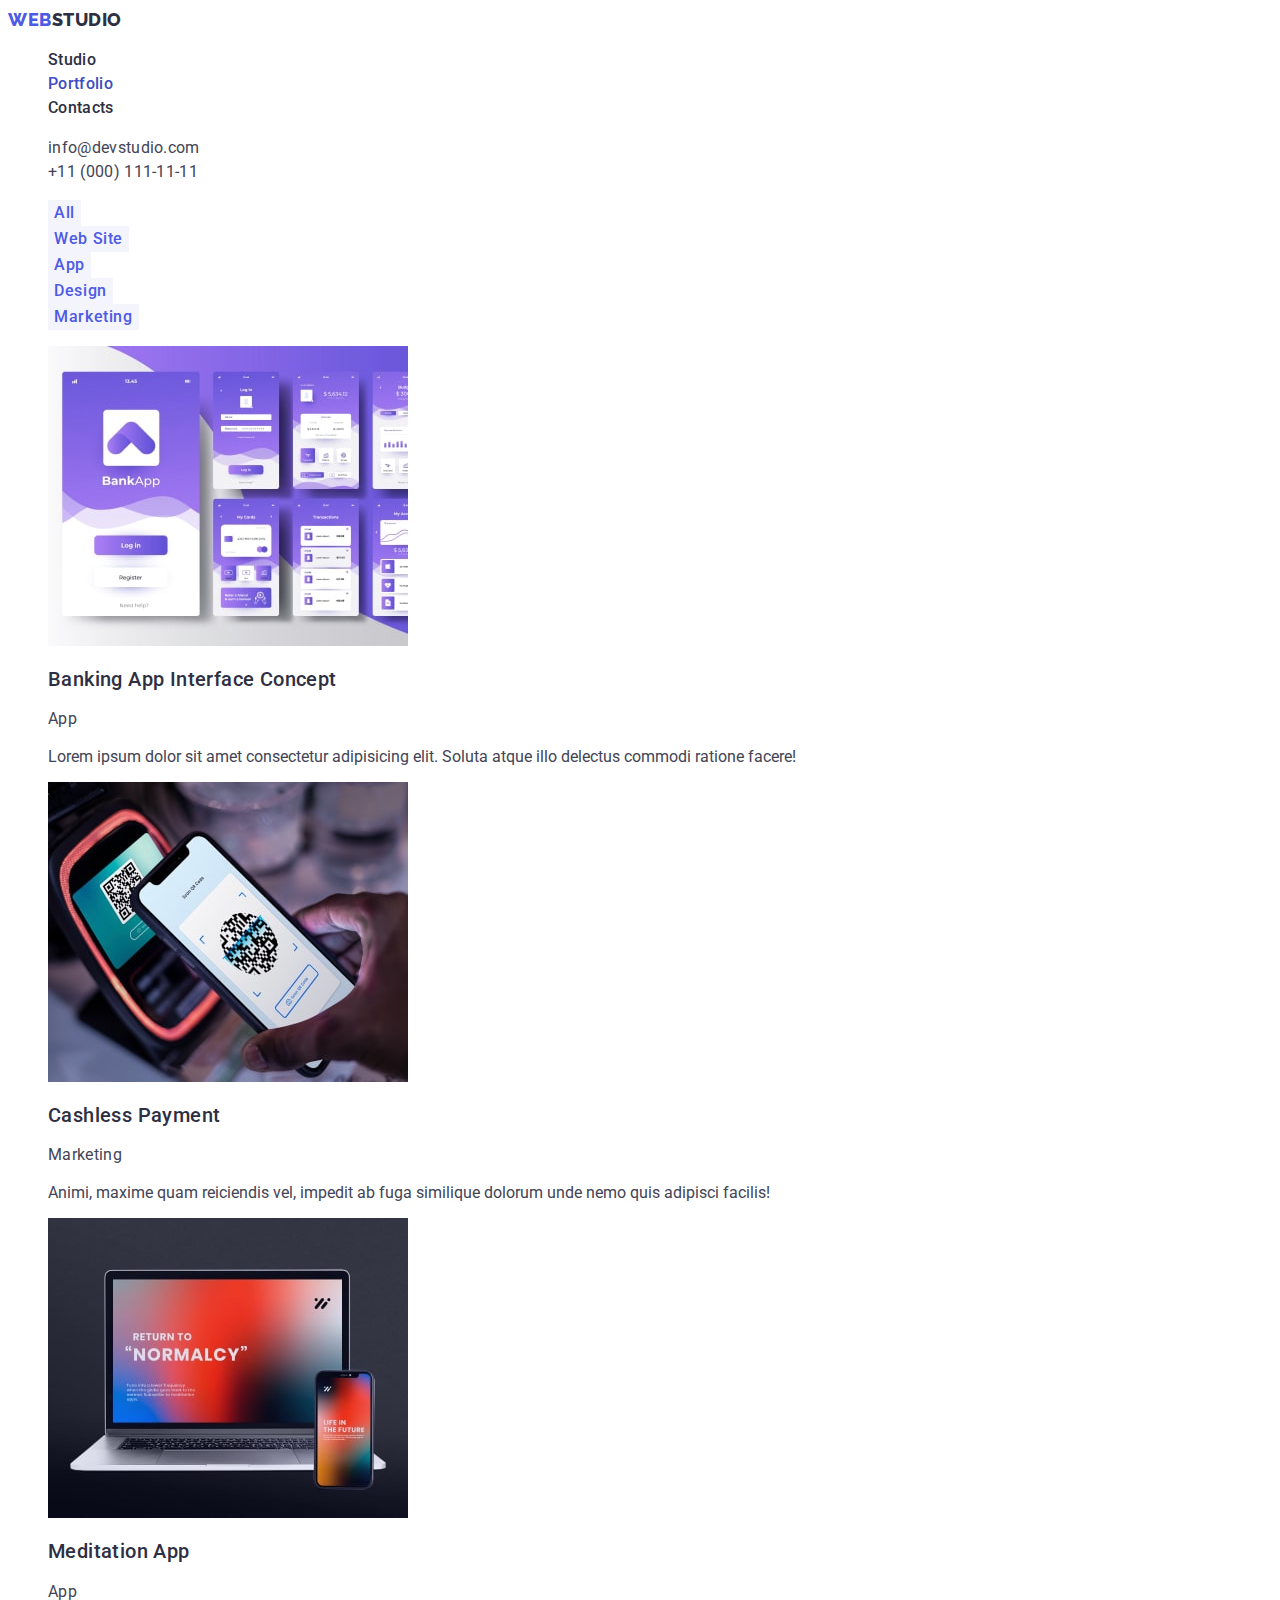
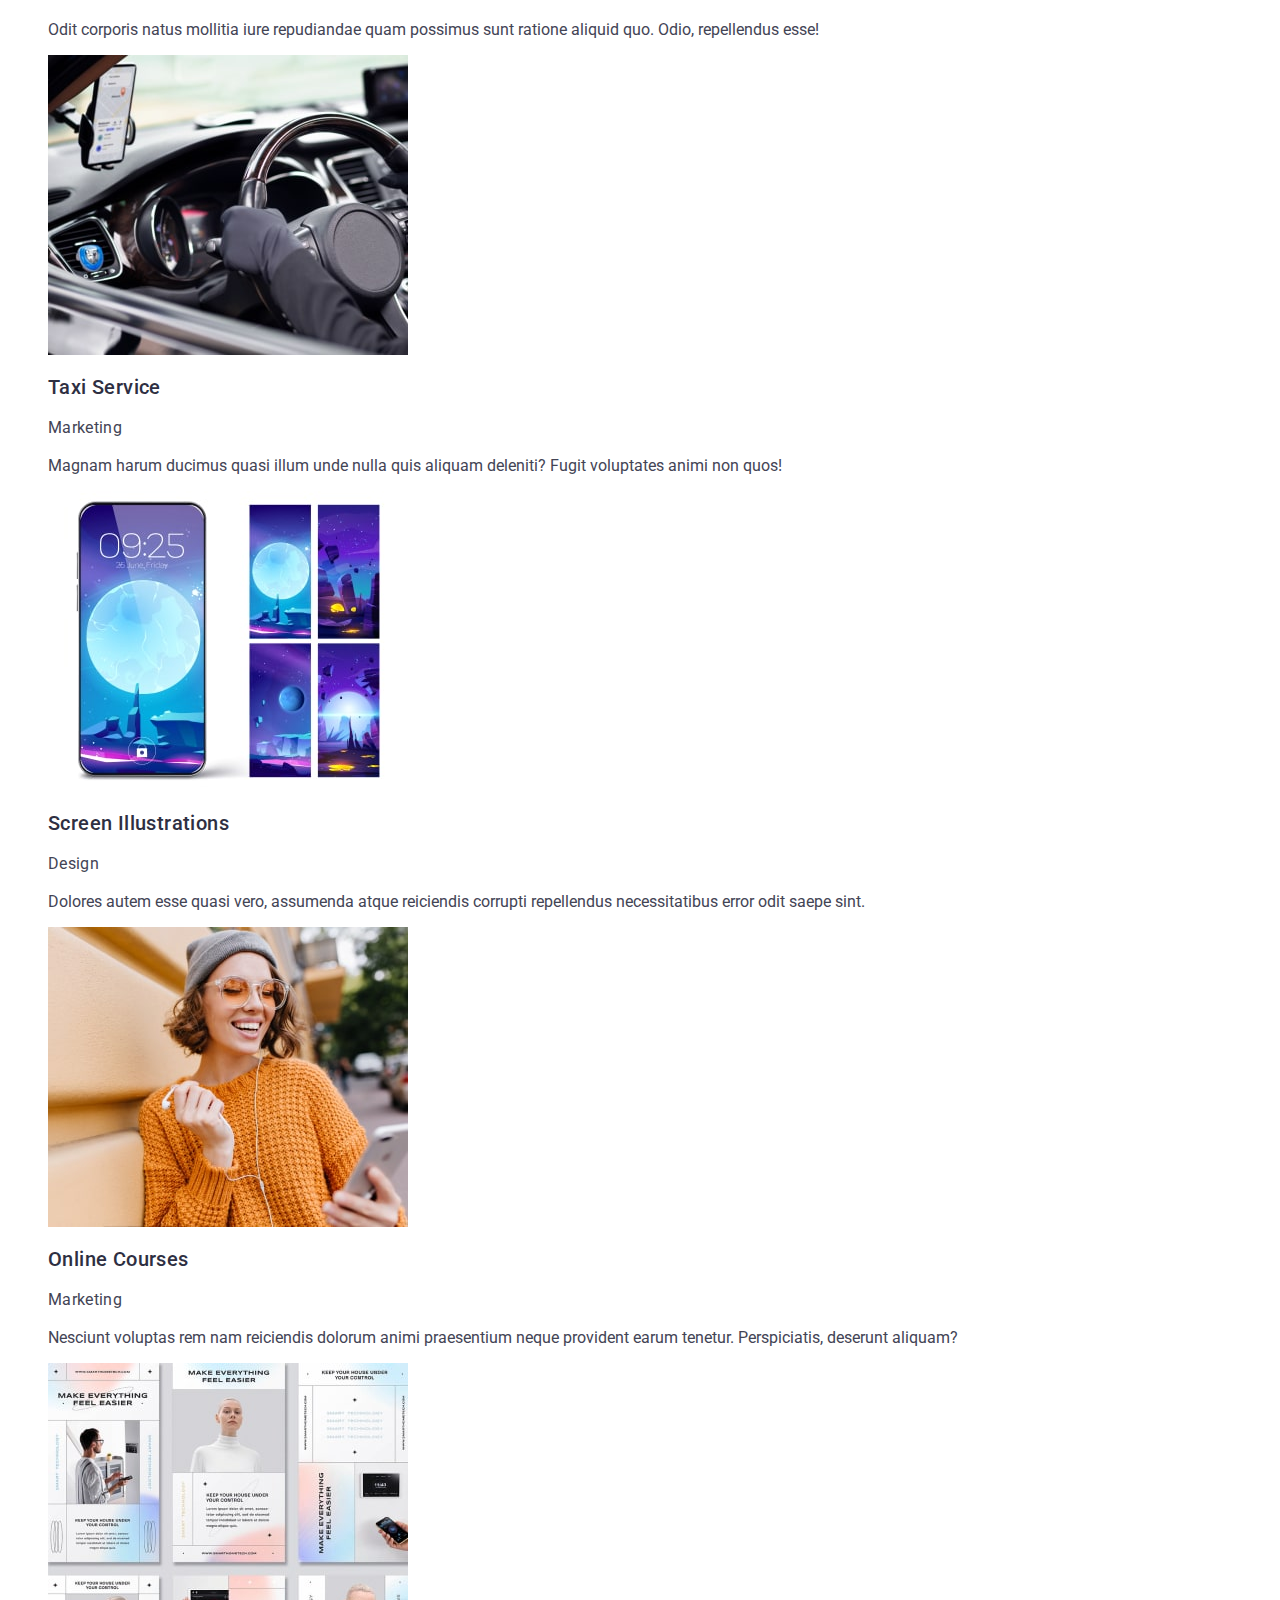
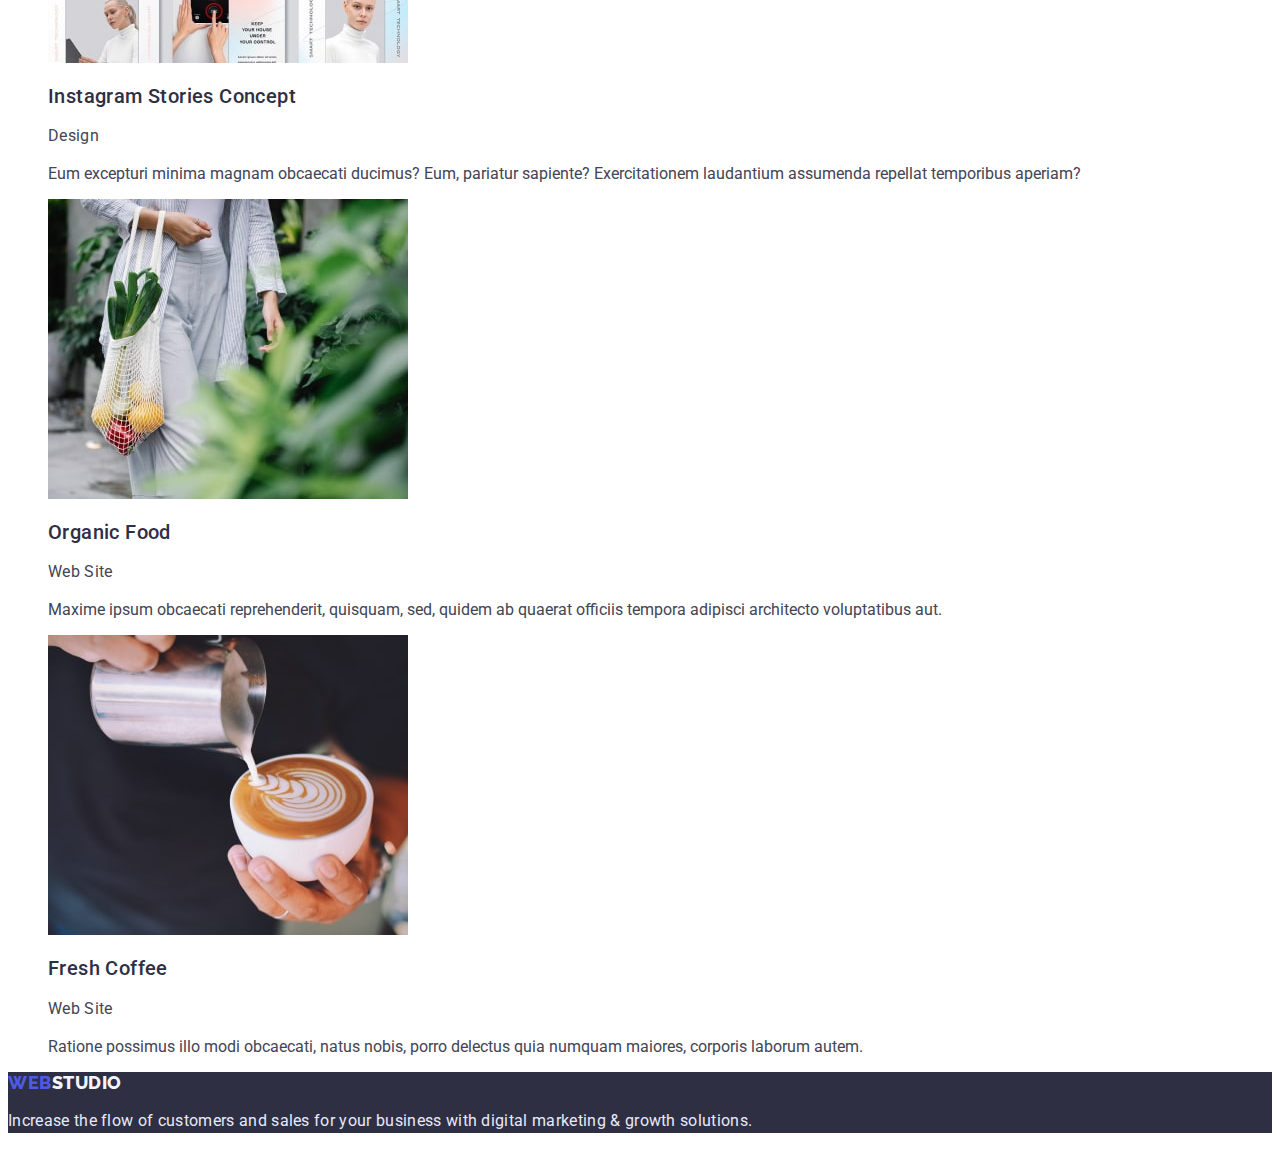
==== portfolio.html @ c90a995b "Initial commit" ====
<!DOCTYPE html>
<html lang="en">

<head>
    <meta charset="UTF-8">
    <meta http-equiv="X-UA-Compatible" content="IE=edge">
    <meta name="viewport" content="width=device-width, initial-scale=1.0">
    <title>WebStudio</title>
    <link rel="stylesheet" href="./css/styles.css">
    <link rel="preconnect" href="https://fonts.googleapis.com">
    <link rel="preconnect" href="https://fonts.gstatic.com" crossorigin>
    <link
        href="https://fonts.googleapis.com/css2?family=Raleway:wght@800&family=Roboto:wght@400;500;700;900&display=swap"
        rel="stylesheet">
</head>

<body>
    <header class="header-page">
        <nav class="site-nav">
            <a class="header-logo link" href="./index.html"><span class="web-logo">Web</span>Studio</a>
            <ul class="list">
                <li>
                    <a class="nav link" href="./index.html">Studio</a>
                </li>
                <li>
                    <a class="nav link current" href="./portfolio.html">Portfolio</a>
                </li>
                <li>
                    <a class="nav link" href="">Contacts</a>
                </li>
            </ul>
        </nav>
        <address class="auth-nav">
            <ul class="list">
                <li>
                    <a class="mail link" href="mailto:info@devstudio.com">info@devstudio.com</a>
                </li>
                <li>
                    <a class="tel link" href="tel:+110001111111">+11 (000) 111-11-11</a>
                </li>
            </ul>
        </address>
    </header>

    <main>
        <section class="portfolio">
            <h1 class="visually-hidden">Portfolio</h1>
            <ul class="filter">
                <li><button class="filter-btn" type="button">All</button></li>
                <li><button class="filter-btn" type="button">Web Site</button></li>
                <li><button class="filter-btn" type="button">App</button></li>
                <li><button class="filter-btn" type="button">Design</button></li>
                <li><button class="filter-btn" type="button">Marketing</button></li>
            </ul>

            <ul class="portfolio-list">
                <li>
                    <a class="portfolio-link" href="">
                        <img src="./images/portfolio-banking.jpg" alt="banking online">
                        <h2 class="portfolio-title">Banking App Interface Concept</h2>
                        <p class="portfolio-text">App</p>
                        <p>Lorem ipsum dolor sit amet consectetur adipisicing elit. Soluta atque illo delectus commodi
                            ratione facere!</p>

                    </a>
                </li>
                <li>
                    <a class="portfolio-link" href="">
                        <img src="./images/portfolio-app-pay.jpg" alt="pay by your phone">
                        <h2 class="portfolio-title">Cashless Payment</h2>
                        <p class="portfolio-text">Marketing</p>
                        <p>Animi, maxime quam reiciendis vel, impedit ab fuga similique dolorum unde nemo quis adipisci
                            facilis!</p>



                    </a>
                </li>
                <li>
                    <a class="portfolio-link" href="">
                        <img src="./images/portfolio-meditation-app.jpg" alt="application for meditation">
                        <h2 class="portfolio-title">Meditation App</h2>
                        <p class="portfolio-text">App</p>
                        <p>Odit corporis natus mollitia iure repudiandae quam possimus sunt ratione aliquid quo. Odio,
                            repellendus esse!</p>

                    </a>
                </li>
                <li>
                    <a class="portfolio-link" href="">
                        <img src="./images/portfolio-taxi-service.jpg" alt="taxi service">
                        <h2 class="portfolio-title">Taxi Service</h2>
                        <p class="portfolio-text">Marketing</p>
                        <p>Magnam harum ducimus quasi illum unde nulla quis aliquam deleniti? Fugit voluptates animi non
                            quos!</p>

                    </a>
                </li>
                <li>
                    <a class="portfolio-link" href="">
                        <img src="./images/portfolio-screen.jpg" alt="screen illustration">
                        <h2 class="portfolio-title">Screen Illustrations</h2>
                        <p class="portfolio-text">Design</p>
                        <p>Dolores autem esse quasi vero, assumenda atque reiciendis corrupti repellendus necessitatibus
                            error odit saepe sint.</p>
                    </a>
                </li>
                <li>
                    <a class="portfolio-link" href="">
                        <img src="./images/portfolio-online-courses.jpg" alt="online courses">
                        <h2 class="portfolio-title">Online Courses</h2>
                        <p class="portfolio-text">Marketing</p>
                        <p>Nesciunt voluptas rem nam reiciendis dolorum animi praesentium neque provident earum tenetur.
                            Perspiciatis, deserunt
                            aliquam?</p>

                    </a>
                </li>
                <li>
                    <a class="portfolio-link" href="">
                        <img src="./images/portfolio-concept.jpg" alt="concept for instagram stories">
                        <h2 class="portfolio-title">Instagram Stories Concept</h2>
                        <p class="portfolio-text">Design</p>
                        <p>Eum excepturi minima magnam obcaecati ducimus? Eum, pariatur sapiente? Exercitationem
                            laudantium assumenda repellat
                            temporibus aperiam?</p>

                    </a>
                </li>
                <li>
                    <a class="portfolio-link" href="">
                        <img src="./images/portfolio-organic-food.jpg" alt="web site organic food">
                        <h2 class="portfolio-title">Organic Food</h2>
                        <p class="portfolio-text">Web Site</p>
                        <p>Maxime ipsum obcaecati reprehenderit, quisquam, sed, quidem ab quaerat officiis tempora
                            adipisci architecto
                            voluptatibus aut.</p>

                    </a>
                </li>
                <li>
                    <a class="portfolio-link" href="">
                        <img src="./images/portfolio-coffee-website.jpg" alt="wed site for the coffee shop">
                        <h2 class="portfolio-title">Fresh Coffee</h2>
                        <p class="portfolio-text">Web Site</p>
                        <p>Ratione possimus illo modi obcaecati, natus nobis, porro delectus quia numquam maiores,
                            corporis laborum autem.</p>

                    </a>
                </li>
            </ul>
        </section>
    </main>

    <footer class="footer">
        <a class="footer-logo link" href="./index.html"><span class="web-logo">Web</span>Studio</a>
        <p class="footer-paragraph">Increase the flow of customers and sales for your business with digital marketing &
            growth solutions.</p>
    </footer>
</body>

</html>
---- css/styles.css ----
:root {
    --primary-brand: #4D5AE5;
    --pressed-state: #404BBF;
    --dark-color: #2E2F42;
    --success-color: #31D0AA;
    --success-color-enough: rgba(49, 208, 170, 0.75);
    --success-color-half: rgba(49, 208, 170, 0.5);
    --success-color-transparent: rgba(49, 208, 170, 0.1);
    --body-text: #434455;
    --accent-color: #E7E9FC;
    --light-mode: #F4F4FD;
    --modal-overlay: #2E2F42;
    --hero-background: #2E2F42;
    --default-color: #ffffff;
}

body {
    color: var(--body-text);
    font-family: 'Roboto', 'Verdana', 'Helvetica', 'Arial', sans-serif;
    background-color: var(--default-color);
}

.header-logo {
    color: var(--dark-color);
    font-family: 'Raleway', 'Helvetica', 'Verdana', 'Arial', sans-serif;
    text-transform: uppercase;
    font-weight: 800;
    font-size: 18px;
    line-height: 1.33;
    letter-spacing: 0.03em;
}

.web-logo {
    color: var(--primary-brand);
}

.nav {
    color: var(--dark-color);
    font-style: normal;
    font-weight: 500;
    font-size: 16px;
    line-height: 1.5;
    letter-spacing: 0.02em;
}

.site-nav .link:focus,
.site-nav .link:hover,
.auth-nav .link:focus,
.auth-nav .link:hover,
.nav.current {
    color: var(--pressed-state);
}

.auth-nav {
    color: var(--body-text);
    font-style: normal;
    /* font-weight: 400;*/
    font-size: 16px;
    line-height: 1.5;
    letter-spacing: 0.02em;
}

.auth-nav .link {
    font-family: inherit;
    color: inherit;
}

.link {
    text-decoration: none;
}

.list {
    list-style: none;
}

/*HERO*/

.hero {
    background-color: var(--hero-background);
}

.hero-title {
    color: var(--default-color);
    font-weight: 700;
    font-size: 56px;
    line-height: 1.07;
    text-align: center;
    letter-spacing: 0.02em;
}

.hero-button {
    color: var(--default-color);
    background-color: var(--primary-brand);
    font-family: inherit;
    font-weight: 500;
    font-size: 16px;
    line-height: 1.5;
    letter-spacing: 0.04em;
}

.hero-button:hover,
.hero-button:focus {
    background-color: var(--pressed-state);
}

/*Benefits section*/

.benefits-item {
    color: var(--dark-color);
    font-weight: 500;
    font-size: 20px;
    line-height: 1.2;
    letter-spacing: 0.02em;
}

.visually-hidden {
    position: absolute;
    white-space: nowrap;
    width: 1px;
    height: 1px;
    overflow: hidden;
    border: 0;
    padding: 0;
    clip: rect(0 0 0 0);
    clip-path: inset(50%);
    margin: -1px;
}

.benefits-paragraph {
    /*    color: var(--body-text);*/
    /*  font-weight: 400;*/
    font-size: 16px;
    line-height: 1.5;
    letter-spacing: 0.02em;
}

.production-title {
    color: var(--dark-color);
    font-weight: 700;
    font-size: 36px;
    line-height: 1.11;
    text-align: center;
    letter-spacing: 0.02em;
    text-transform: capitalize;
}

/*Team section*/

.team {
    background-color: var(--light-mode);
}

.team-title {
    color: var(--dark-color);
    font-weight: 700;
    font-size: 36px;
    line-height: 1.11;
    text-align: center;
    letter-spacing: 0.02em;
    text-transform: capitalize;
}

.team-member {
    color: var(--dark-color);
    font-weight: 500;
    font-size: 20px;
    line-height: 1.2;
    letter-spacing: 0.02em;
}

.team-member-description {
    /*   color: var(--body-text);*/
    /*  font-weight: 400;*/
    font-size: 16px;
    line-height: 1.5;
    letter-spacing: 0.02em;
}

/*Footer*/

.footer {
    background-color: var(--dark-color);
}

.footer-logo {
    color: var(--light-mode);
    font-family: 'Raleway', sans-serif;
    text-transform: uppercase;
    font-weight: 800;
    font-size: 18px;
    line-height: 1.17;
    letter-spacing: 0.03em;
}

.footer-paragraph {
    color: var(--accent-color);
    /*  font-weight: 400;*/
    font-size: 16px;
    line-height: 1.5;
    letter-spacing: 0.02em;
}

/*Portfolio main page*/

.filter,
.portfolio-list {
    list-style: none;
}

.filter-btn {
    color: var(--primary-brand);
    background-color: var(--light-mode);
    font-family: inherit;
    border-width: 0;
    font-weight: 500;
    font-size: 16px;
    line-height: 1.5;
    letter-spacing: 0.04em;
    cursor: pointer;
}

.filter-btn:hover,
.filter-btn:focus {
    color: var(--default-color);
    background-color: var(--pressed-state);
}

.portfolio-link {
    color: var(--body-text);
    text-decoration: none;
}

.portfolio-title {
    color: var(--modal-overlay);
    font-weight: 500;
    font-size: 20px;
    line-height: 1.2;
    letter-spacing: 0.02em;
}

.portfolio-text {
    /* font-weight: 400;*/
    font-size: 16px;
    line-height: 1.5;
    letter-spacing: 0.02em;
}
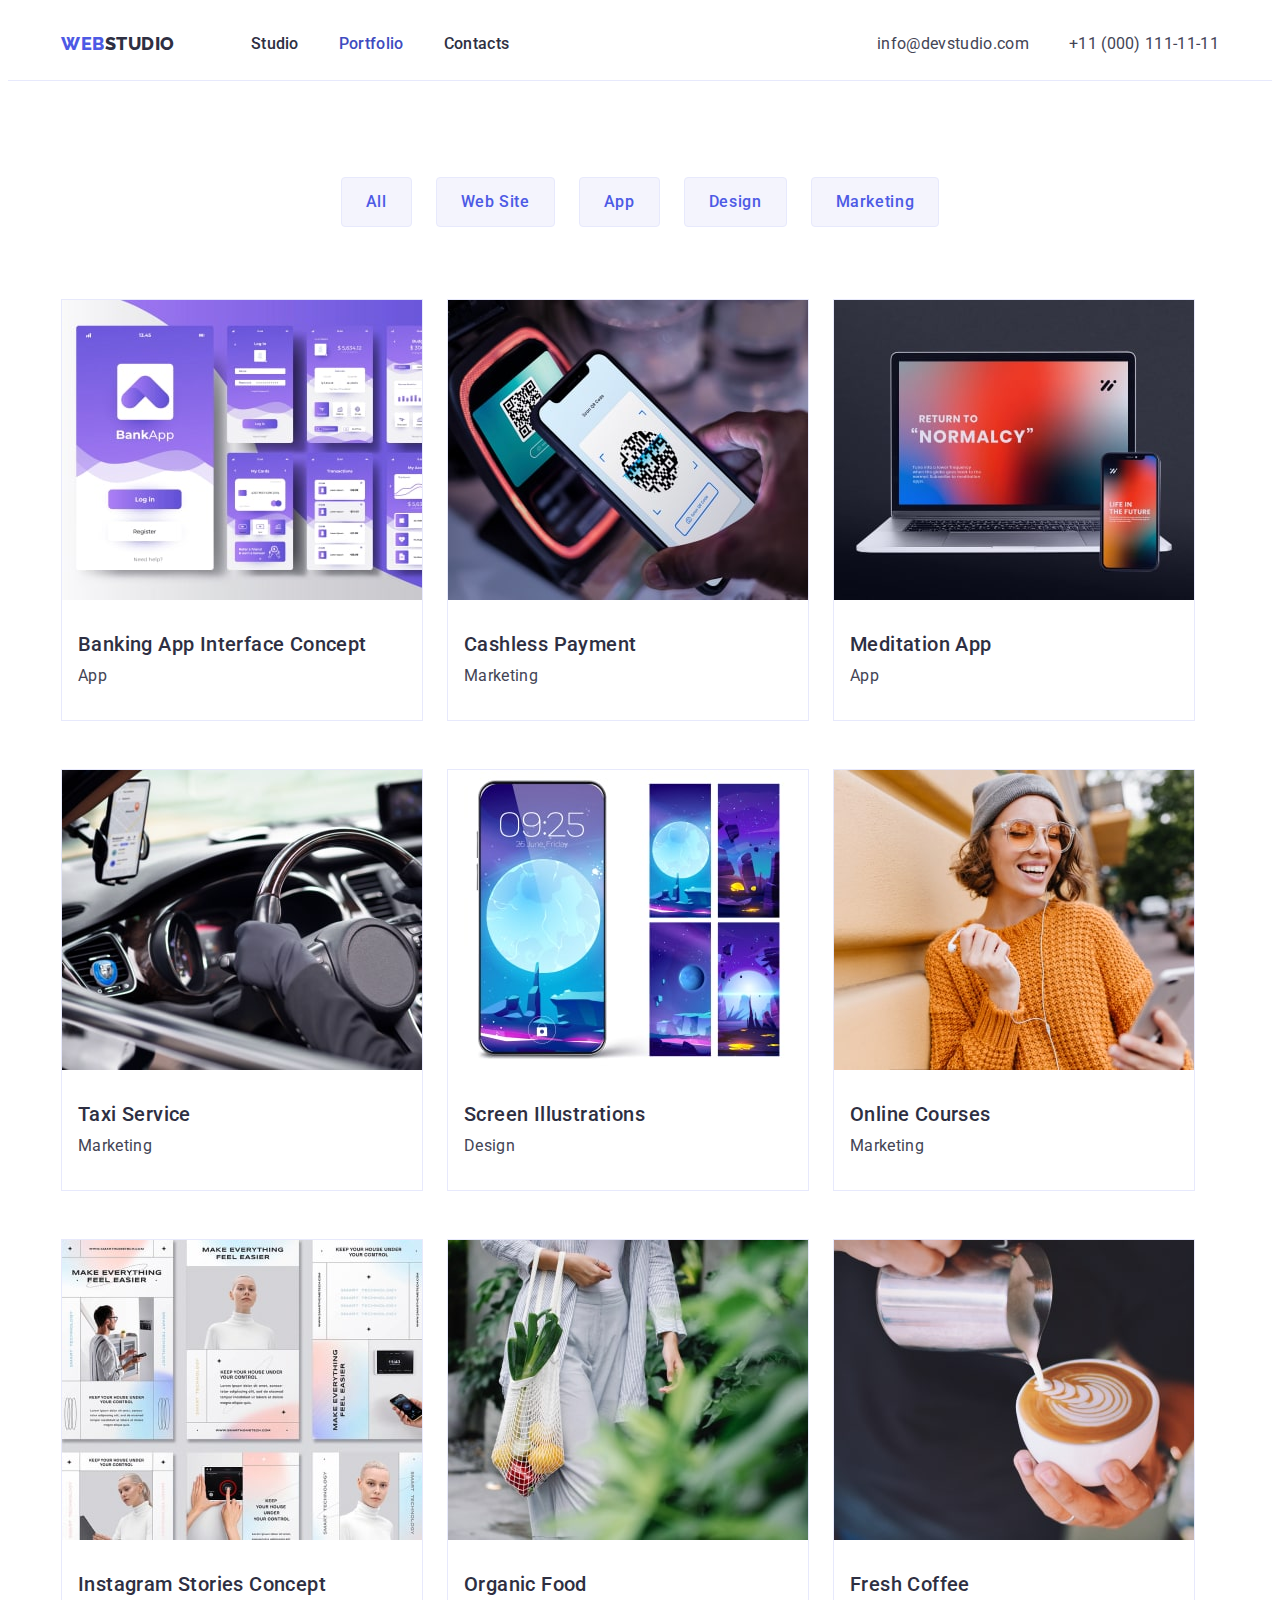
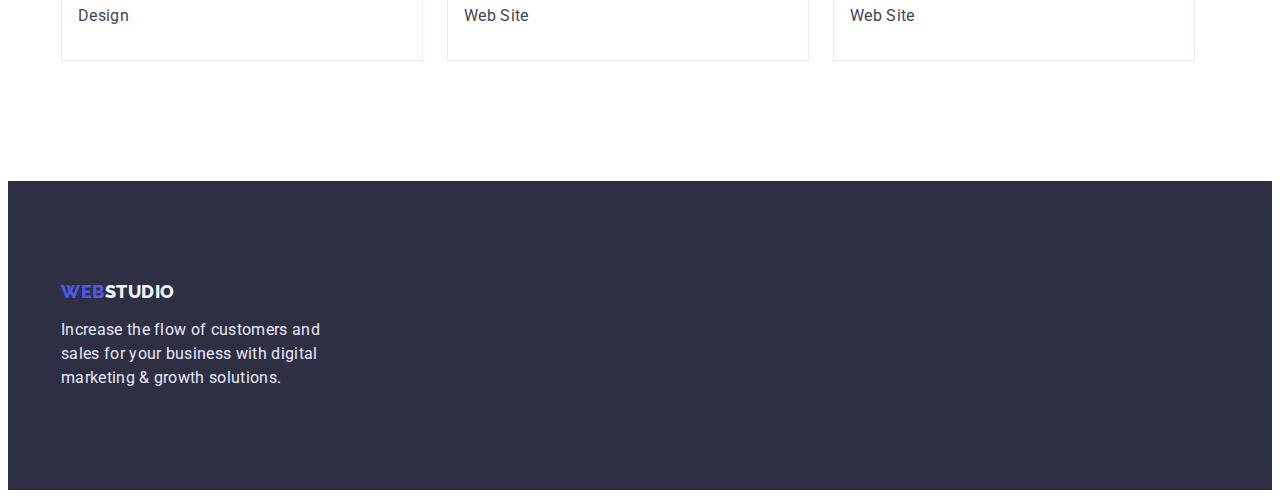
==== commit 6613fa65: "homework-03" ====
--- a/portfolio.html
+++ b/portfolio.html
@@ -6,156 +6,197 @@
     <meta http-equiv="X-UA-Compatible" content="IE=edge">
     <meta name="viewport" content="width=device-width, initial-scale=1.0">
     <title>WebStudio</title>
-    <link rel="stylesheet" href="./css/styles.css">
     <link rel="preconnect" href="https://fonts.googleapis.com">
     <link rel="preconnect" href="https://fonts.gstatic.com" crossorigin>
     <link
         href="https://fonts.googleapis.com/css2?family=Raleway:wght@800&family=Roboto:wght@400;500;700;900&display=swap"
         rel="stylesheet">
+    <link rel="stylesheet" href="https://cdnjs.cloudflare.com/ajax/libs/modern-normalize/1.1.0/modern-normalize.min.css"
+        integrity="sha512-wpPYUAdjBVSE4KJnH1VR1HeZfpl1ub8YT/NKx4PuQ5NmX2tKuGu6U/JRp5y+Y8XG2tV+wKQpNHVUX03MfMFn9Q=="
+        crossorigin="anonymous" referrerpolicy="no-referrer" />
+    <link rel="stylesheet" href="./css/styles.css">
 </head>
 
 <body>
     <header class="header-page">
-        <nav class="site-nav">
-            <a class="header-logo link" href="./index.html"><span class="web-logo">Web</span>Studio</a>
-            <ul class="list">
-                <li>
-                    <a class="nav link" href="./index.html">Studio</a>
-                </li>
-                <li>
-                    <a class="nav link current" href="./portfolio.html">Portfolio</a>
-                </li>
-                <li>
-                    <a class="nav link" href="">Contacts</a>
-                </li>
-            </ul>
-        </nav>
-        <address class="auth-nav">
-            <ul class="list">
-                <li>
-                    <a class="mail link" href="mailto:info@devstudio.com">info@devstudio.com</a>
-                </li>
-                <li>
-                    <a class="tel link" href="tel:+110001111111">+11 (000) 111-11-11</a>
-                </li>
-            </ul>
-        </address>
+        <div class="container menu">
+            <nav class="site-nav">
+                <a class="header-logo link" href="./index.html"><span class="web-logo">Web</span>Studio</a>
+                <ul class="list menu">
+                    <li class="item">
+                        <a class="nav link" href="./index.html">Studio</a>
+                    </li>
+                    <li class="item">
+                        <a class="nav link current" href="./portfolio.html">Portfolio</a>
+                    </li>
+                    <li class="item">
+                        <a class="nav link" href="">Contacts</a>
+                    </li>
+                </ul>
+            </nav>
+            <address class="auth-nav">
+                <ul class="list">
+                    <li class="item">
+                        <a class="mail link" href="mailto:info@devstudio.com">info@devstudio.com</a>
+                    </li>
+                    <li class="item">
+                        <a class="tel link" href="tel:+110001111111">+11 (000) 111-11-11</a>
+                    </li>
+                </ul>
+            </address>
+        </div>
     </header>
 
     <main>
         <section class="portfolio">
-            <h1 class="visually-hidden">Portfolio</h1>
-            <ul class="filter">
-                <li><button class="filter-btn" type="button">All</button></li>
-                <li><button class="filter-btn" type="button">Web Site</button></li>
-                <li><button class="filter-btn" type="button">App</button></li>
-                <li><button class="filter-btn" type="button">Design</button></li>
-                <li><button class="filter-btn" type="button">Marketing</button></li>
-            </ul>
-
-            <ul class="portfolio-list">
-                <li>
-                    <a class="portfolio-link" href="">
-                        <img src="./images/portfolio-banking.jpg" alt="banking online">
-                        <h2 class="portfolio-title">Banking App Interface Concept</h2>
-                        <p class="portfolio-text">App</p>
-                        <p>Lorem ipsum dolor sit amet consectetur adipisicing elit. Soluta atque illo delectus commodi
-                            ratione facere!</p>
-
-                    </a>
-                </li>
-                <li>
-                    <a class="portfolio-link" href="">
-                        <img src="./images/portfolio-app-pay.jpg" alt="pay by your phone">
-                        <h2 class="portfolio-title">Cashless Payment</h2>
-                        <p class="portfolio-text">Marketing</p>
-                        <p>Animi, maxime quam reiciendis vel, impedit ab fuga similique dolorum unde nemo quis adipisci
-                            facilis!</p>
-
-
-
-                    </a>
-                </li>
-                <li>
-                    <a class="portfolio-link" href="">
-                        <img src="./images/portfolio-meditation-app.jpg" alt="application for meditation">
-                        <h2 class="portfolio-title">Meditation App</h2>
-                        <p class="portfolio-text">App</p>
-                        <p>Odit corporis natus mollitia iure repudiandae quam possimus sunt ratione aliquid quo. Odio,
-                            repellendus esse!</p>
-
-                    </a>
-                </li>
-                <li>
-                    <a class="portfolio-link" href="">
-                        <img src="./images/portfolio-taxi-service.jpg" alt="taxi service">
-                        <h2 class="portfolio-title">Taxi Service</h2>
-                        <p class="portfolio-text">Marketing</p>
-                        <p>Magnam harum ducimus quasi illum unde nulla quis aliquam deleniti? Fugit voluptates animi non
-                            quos!</p>
-
-                    </a>
-                </li>
-                <li>
-                    <a class="portfolio-link" href="">
-                        <img src="./images/portfolio-screen.jpg" alt="screen illustration">
-                        <h2 class="portfolio-title">Screen Illustrations</h2>
-                        <p class="portfolio-text">Design</p>
-                        <p>Dolores autem esse quasi vero, assumenda atque reiciendis corrupti repellendus necessitatibus
-                            error odit saepe sint.</p>
-                    </a>
-                </li>
-                <li>
-                    <a class="portfolio-link" href="">
-                        <img src="./images/portfolio-online-courses.jpg" alt="online courses">
-                        <h2 class="portfolio-title">Online Courses</h2>
-                        <p class="portfolio-text">Marketing</p>
-                        <p>Nesciunt voluptas rem nam reiciendis dolorum animi praesentium neque provident earum tenetur.
-                            Perspiciatis, deserunt
-                            aliquam?</p>
-
-                    </a>
-                </li>
-                <li>
-                    <a class="portfolio-link" href="">
-                        <img src="./images/portfolio-concept.jpg" alt="concept for instagram stories">
-                        <h2 class="portfolio-title">Instagram Stories Concept</h2>
-                        <p class="portfolio-text">Design</p>
-                        <p>Eum excepturi minima magnam obcaecati ducimus? Eum, pariatur sapiente? Exercitationem
-                            laudantium assumenda repellat
-                            temporibus aperiam?</p>
-
-                    </a>
-                </li>
-                <li>
-                    <a class="portfolio-link" href="">
-                        <img src="./images/portfolio-organic-food.jpg" alt="web site organic food">
-                        <h2 class="portfolio-title">Organic Food</h2>
-                        <p class="portfolio-text">Web Site</p>
-                        <p>Maxime ipsum obcaecati reprehenderit, quisquam, sed, quidem ab quaerat officiis tempora
-                            adipisci architecto
-                            voluptatibus aut.</p>
-
-                    </a>
-                </li>
-                <li>
-                    <a class="portfolio-link" href="">
-                        <img src="./images/portfolio-coffee-website.jpg" alt="wed site for the coffee shop">
-                        <h2 class="portfolio-title">Fresh Coffee</h2>
-                        <p class="portfolio-text">Web Site</p>
-                        <p>Ratione possimus illo modi obcaecati, natus nobis, porro delectus quia numquam maiores,
-                            corporis laborum autem.</p>
-
-                    </a>
-                </li>
-            </ul>
+            <div class="container">
+                <h1 class="visually-hidden">Portfolio</h1>
+                <ul class="filter">
+                    <li class="item"><button class="filter-btn" type="button">All</button></li>
+                    <li class="item"><button class="filter-btn" type="button">Web Site</button></li>
+                    <li class="item"><button class="filter-btn" type="button">App</button></li>
+                    <li class="item"><button class="filter-btn" type="button">Design</button></li>
+                    <li class="item"><button class="filter-btn" type="button">Marketing</button></li>
+                </ul>
+
+                <ul class="portfolio-list">
+                    <li class="work">
+                        <a class="portfolio-link" href="">
+                            <img src="./images/portfolio-banking.jpg" alt="banking online" width="360px">
+                            <div class="work-title">
+                                <h2 class="portfolio-title">Banking App Interface Concept</h2>
+                                <p class="portfolio-text">App</p>
+                            </div>
+                            <!-- <p>Lorem ipsum dolor sit amet consectetur adipisicing elit. Soluta atque illo delectus
+                                commodi
+                                ratione facere!</p> -->
+
+                        </a>
+                    </li>
+                    <li class="work">
+                        <a class="portfolio-link" href="">
+                            <img src="./images/portfolio-app-pay.jpg" alt="pay by your phone" width="360px">
+                            <div class="work-title">
+                                <h2 class="portfolio-title">Cashless Payment</h2>
+                                <p class="portfolio-text">Marketing</p>
+                            </div>
+                            <!-- <p>Animi, maxime quam reiciendis vel, impedit ab fuga similique dolorum unde nemo quis
+                                adipisci
+                                facilis!</p> -->
+
+
+
+                        </a>
+                    </li>
+                    <li class="work">
+                        <a class="portfolio-link" href="">
+                            <img src="./images/portfolio-meditation-app.jpg" alt="application for meditation"
+                                width="100%">
+                            <div class="work-title">
+                                <h2 class="portfolio-title">Meditation App</h2>
+                                <p class="portfolio-text">App</p>
+                            </div>
+                            <!-- <p>Odit corporis natus mollitia iure repudiandae quam possimus sunt ratione aliquid quo.
+                                Odio,
+                                repellendus esse!</p> -->
+
+                        </a>
+                    </li>
+                    <li class="work">
+                        <a class="portfolio-link" href="">
+                            <img src="./images/portfolio-taxi-service.jpg" alt="taxi service" width="100%">
+                            <div class="work-title">
+                                <h2 class="portfolio-title">Taxi Service</h2>
+                                <p class="portfolio-text">Marketing</p>
+                            </div>
+                            <!-- <p>Magnam harum ducimus quasi illum unde nulla quis aliquam deleniti? Fugit voluptates animi
+                                non
+                                quos!</p> -->
+
+                        </a>
+                    </li>
+                    <li class="work">
+                        <a class="portfolio-link" href="">
+                            <img src="./images/portfolio-screen.jpg" alt="screen illustration" width="100%">
+                            <div class="work-title">
+                                <h2 class="portfolio-title">Screen Illustrations</h2>
+                                <p class="portfolio-text">Design</p>
+                            </div>
+                            <!-- <p>Dolores autem esse quasi vero, assumenda atque reiciendis corrupti repellendus
+                                necessitatibus
+                                error odit saepe sint.</p> -->
+                        </a>
+                    </li>
+                    <li class="work">
+                        <a class="portfolio-link" href="">
+                            <img src="./images/portfolio-online-courses.jpg" alt="online courses" width="100%">
+                            <div class="work-title">
+                                <h2 class="portfolio-title">Online Courses</h2>
+                                <p class="portfolio-text">Marketing</p>
+                            </div>
+                            <!-- <p>Nesciunt voluptas rem nam reiciendis dolorum animi praesentium neque provident earum
+                                tenetur.
+                                Perspiciatis, deserunt
+                                aliquam?</p> -->
+
+                        </a>
+                    </li>
+                    <li class="work">
+                        <a class="portfolio-link" href="">
+                            <img src="./images/portfolio-concept.jpg" alt="concept for instagram stories" width="100%">
+                            <div class="work-title">
+                                <h2 class="portfolio-title">Instagram Stories Concept</h2>
+                                <p class="portfolio-text">Design</p>
+                            </div>
+                            <!-- <p>Eum excepturi minima magnam obcaecati ducimus? Eum, pariatur sapiente? Exercitationem
+                                laudantium assumenda repellat
+                                temporibus aperiam?</p> -->
+
+                        </a>
+                    </li>
+                    <li class="work">
+                        <a class="portfolio-link" href="">
+                            <img src="./images/portfolio-organic-food.jpg" alt="web site organic food" width="100%">
+                            <div class="work-title">
+                                <h2 class="portfolio-title">Organic Food</h2>
+                                <p class="portfolio-text">Web Site</p>
+                            </div>
+                            <!-- <p>Maxime ipsum obcaecati reprehenderit, quisquam, sed, quidem ab quaerat officiis tempora
+                                adipisci architecto
+                                voluptatibus aut.</p> -->
+
+                        </a>
+                    </li>
+                    <li class="work">
+                        <a class="portfolio-link" href="">
+                            <img src="./images/portfolio-coffee-website.jpg" alt="wed site for the coffee shop"
+                                width="360px">
+                            <div class="work-title">
+                                <h2 class="portfolio-title">Fresh Coffee</h2>
+                                <p class="portfolio-text">Web Site</p>
+                            </div>
+                            <!-- <p>Ratione possimus illo modi obcaecati, natus nobis, porro delectus quia numquam maiores,
+                                corporis laborum autem.</p> -->
+
+                        </a>
+                    </li>
+                </ul>
+            </div>
         </section>
     </main>
 
     <footer class="footer">
-        <a class="footer-logo link" href="./index.html"><span class="web-logo">Web</span>Studio</a>
-        <p class="footer-paragraph">Increase the flow of customers and sales for your business with digital marketing &
-            growth solutions.</p>
+        <div class="container">
+            <a class="footer-logo link" href="./index.html"><span class="web-logo">Web</span><span
+                    class="studio">Studio</span></a>
+            <div class="footer-text">
+
+
+                <p class="footer-paragraph">Increase the flow of customers and sales for your business with digital
+                    marketing &
+                    growth solutions.</p>
+            </div>
+        </div>
     </footer>
 </body>
 
--- a/css/styles.css
+++ b/css/styles.css
@@ -20,6 +20,50 @@
     background-color: var(--default-color);
 }
 
+/* Utility */
+
+p,
+h1,
+h2,
+h3,
+h4,
+h5,
+h6 {
+    margin: 0;
+}
+
+ul {
+    margin: 0;
+    padding-left: 0;
+}
+
+img {
+    display: block;
+}
+
+.container {
+    width: 100%;
+    max-width: 1158px;
+    padding-left: 15px;
+    padding-right: 15px;
+    margin: 0 auto;
+    /* outline: 2px solid crimson; */
+}
+
+.container.menu {
+    display: flex;
+    align-items: center;
+}
+
+.header-page {
+    border-bottom: 1px solid var(--accent-color)
+}
+
+.site-nav {
+    display: flex;
+    align-items: center;
+}
+
 .header-logo {
     color: var(--dark-color);
     font-family: 'Raleway', 'Helvetica', 'Verdana', 'Arial', sans-serif;
@@ -35,8 +79,10 @@
 }
 
 .nav {
-    color: var(--dark-color);
-    font-style: normal;
+    display: block;
+    padding-top: 24px;
+    padding-bottom: 24px;
+    color: var(--dark-color);
     font-weight: 500;
     font-size: 16px;
     line-height: 1.5;
@@ -52,19 +98,35 @@
 }
 
 .auth-nav {
+    margin-left: auto;
     color: var(--body-text);
     font-style: normal;
-    /* font-weight: 400;*/
-    font-size: 16px;
-    line-height: 1.5;
-    letter-spacing: 0.02em;
-}
+    font-size: 16px;
+    line-height: 1.5;
+    letter-spacing: 0.02em;
+}
+
+.auth-nav .list {
+    display: flex;
+}
+
+
 
 .auth-nav .link {
     font-family: inherit;
     color: inherit;
 }
 
+.list.menu {
+    display: flex;
+    margin-left: 76px;
+}
+
+.auth-nav .item:not(:last-child),
+.list.menu .item:not(:last-child) {
+    margin-right: 40px;
+}
+
 .link {
     text-decoration: none;
 }
@@ -76,19 +138,27 @@
 /*HERO*/
 
 .hero {
+    padding-top: 188px;
+    padding-bottom: 188px;
     background-color: var(--hero-background);
+    text-align: center;
 }
 
 .hero-title {
+    margin-bottom: 48px;
     color: var(--default-color);
-    font-weight: 700;
     font-size: 56px;
     line-height: 1.07;
-    text-align: center;
     letter-spacing: 0.02em;
 }
 
 .hero-button {
+    display: inline-block;
+    border-radius: 4px;
+    padding: 16px 32px;
+    min-width: 169px;
+    border: none;
+
     color: var(--default-color);
     background-color: var(--primary-brand);
     font-family: inherit;
@@ -96,6 +166,7 @@
     font-size: 16px;
     line-height: 1.5;
     letter-spacing: 0.04em;
+
 }
 
 .hero-button:hover,
@@ -103,9 +174,27 @@
     background-color: var(--pressed-state);
 }
 
+.section {
+    padding: 120px 0px;
+    /* outline: 2px solid crimson; */
+}
+
 /*Benefits section*/
 
+.container-list {
+    display: flex;
+}
+
+.container-list .item {
+    width: 264px;
+}
+
+.container-list .item:not(:last-child) {
+    margin-right: 24px;
+}
+
 .benefits-item {
+    margin-bottom: 8px;
     color: var(--dark-color);
     font-weight: 500;
     font-size: 20px;
@@ -127,16 +216,22 @@
 }
 
 .benefits-paragraph {
-    /*    color: var(--body-text);*/
-    /*  font-weight: 400;*/
-    font-size: 16px;
-    line-height: 1.5;
-    letter-spacing: 0.02em;
+    font-size: 16px;
+    line-height: 1.5;
+    letter-spacing: 0.02em;
+}
+
+
+
+/* Production section */
+
+.production.section {
+    padding-top: 0;
 }
 
 .production-title {
-    color: var(--dark-color);
-    font-weight: 700;
+    margin-bottom: 72px;
+    color: var(--dark-color);
     font-size: 36px;
     line-height: 1.11;
     text-align: center;
@@ -144,6 +239,16 @@
     text-transform: capitalize;
 }
 
+
+.container-production-list {
+    display: flex;
+    justify-content: center;
+}
+
+.container-production-list .item:not(:last-child) {
+    margin-right: 24px;
+}
+
 /*Team section*/
 
 .team {
@@ -151,8 +256,9 @@
 }
 
 .team-title {
-    color: var(--dark-color);
-    font-weight: 700;
+    margin-bottom: 72px;
+    color: var(--dark-color);
+    /* font-weight: 700; */
     font-size: 36px;
     line-height: 1.11;
     text-align: center;
@@ -160,25 +266,45 @@
     text-transform: capitalize;
 }
 
+.container-team {
+    display: flex;
+}
+
+.container-team .card {
+    margin-right: 24px;
+}
+
+.card {
+    display: block;
+    padding-bottom: 32px;
+    background-color: var(--default-color);
+    box-shadow: 0px 1px 6px rgba(46, 47, 66, 0.08), 0px 1px 1px rgba(46, 47, 66, 0.16), 0px 2px 1px rgba(46, 47, 66, 0.08);
+    border-radius: 0px 0px 4px 4px;
+}
+
 .team-member {
+    margin-top: 32px;
     color: var(--dark-color);
     font-weight: 500;
     font-size: 20px;
     line-height: 1.2;
+    text-align: center;
     letter-spacing: 0.02em;
 }
 
 .team-member-description {
-    /*   color: var(--body-text);*/
-    /*  font-weight: 400;*/
-    font-size: 16px;
-    line-height: 1.5;
+    margin-top: 8px;
+    font-size: 16px;
+    line-height: 1.5;
+    text-align: center;
     letter-spacing: 0.02em;
 }
 
 /*Footer*/
 
 .footer {
+    padding-top: 100px;
+    padding-bottom: 100px;
     background-color: var(--dark-color);
 }
 
@@ -194,24 +320,61 @@
 
 .footer-paragraph {
     color: var(--accent-color);
-    /*  font-weight: 400;*/
-    font-size: 16px;
-    line-height: 1.5;
-    letter-spacing: 0.02em;
-}
-
-/*Portfolio main page*/
+    font-size: 16px;
+    line-height: 1.5;
+    letter-spacing: 0.02em;
+}
+
+.footer-text {
+    margin-top: 16px;
+    display: flex;
+    width: 25%;
+}
+
+
+
+
+
+/* ======================================================== */
+/*__________________Portfolio main page_____________________*/
+/* ======================================================== */
+
+
+
+.portfolio {
+    padding-top: 96px;
+    padding-bottom: 120px;
+    padding-left: auto;
+    padding-right: auto;
+}
+
 
 .filter,
 .portfolio-list {
     list-style: none;
 }
 
+.filter {
+    display: flex;
+    margin-bottom: 72px;
+    justify-content: center;
+}
+
+.filter .item:not(:last-child) {
+    margin-right: 24px;
+}
+
 .filter-btn {
+    padding-top: 12px;
+    padding-right: 24px;
+    padding-bottom: 12px;
+    padding-left: 24px;
+    border-radius: 4px;
+
     color: var(--primary-brand);
     background-color: var(--light-mode);
     font-family: inherit;
-    border-width: 0;
+    border: 1px solid var(--accent-color);
     font-weight: 500;
     font-size: 16px;
     line-height: 1.5;
@@ -223,6 +386,8 @@
 .filter-btn:focus {
     color: var(--default-color);
     background-color: var(--pressed-state);
+    box-shadow: 0px 3px 1px rgba(0, 0, 0, 0.1), 0px 2px 1px rgba(0, 0, 0, 0.08), 0px 2px 2px rgba(0, 0, 0, 0.12);
+    border: 1px solid transparent;
 }
 
 .portfolio-link {
@@ -231,16 +396,44 @@
 }
 
 .portfolio-title {
-    color: var(--modal-overlay);
     font-weight: 500;
     font-size: 20px;
     line-height: 1.2;
     letter-spacing: 0.02em;
+    color: var(--modal-overlay);
 }
 
 .portfolio-text {
-    /* font-weight: 400;*/
-    font-size: 16px;
-    line-height: 1.5;
-    letter-spacing: 0.02em;
+    margin-top: 8px;
+    font-size: 16px;
+    line-height: 1.5;
+    letter-spacing: 0.02em;
+}
+
+.portfolio-list {
+    display: flex;
+    flex-wrap: wrap;
+
+}
+
+.work {
+    width: 360px;
+    margin-right: 24px;
+    margin-bottom: 48px;
+    border: 1px solid var(--accent-color);
+}
+
+.work:nth-child(3n) {
+    margin-right: 0;
+}
+
+.work:nth-last-child(-n+3) {
+    margin-bottom: 0;
+}
+
+.work-title {
+    padding-left: 16px;
+    padding-right: 16px;
+    padding-top: 32px;
+    padding-bottom: 32px;
 }